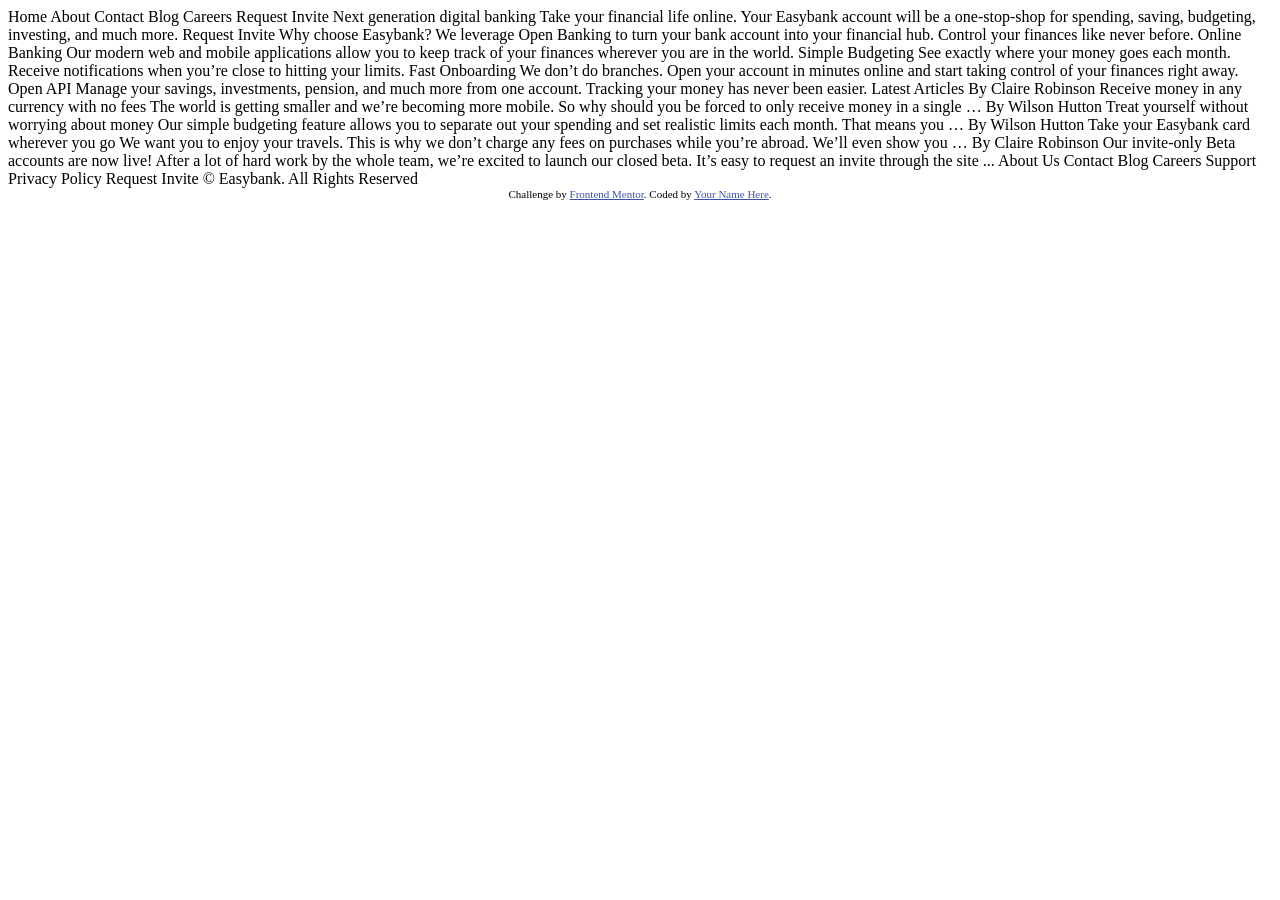
==== index.html @ 179a606d "i hope this go through" ====
<!DOCTYPE html>
<html lang="en">
<head>
  <meta charset="UTF-8">
  <meta name="viewport" content="width=device-width, initial-scale=1.0"> <!-- displays site properly based on user's device -->

  <link rel="icon" type="image/png" sizes="32x32" href="./images/favicon-32x32.png">
  
  <title>Frontend Mentor | Easybank landing page</title>

  <!-- Feel free to remove these styles or customise in your own stylesheet 👍 -->
  <style>
    .attribution { font-size: 11px; text-align: center; }
    .attribution a { color: hsl(228, 45%, 44%); }
  </style>
</head>
<body>

  Home
  About
  Contact
  Blog
  Careers

  Request Invite



  Next generation digital banking

  Take your financial life online. Your Easybank account will be a one-stop-shop 
  for spending, saving, budgeting, investing, and much more.

  Request Invite



  Why choose Easybank?

  We leverage Open Banking to turn your bank account into your financial hub. Control 
  your finances like never before.

  Online Banking
  Our modern web and mobile applications allow you to keep track of your finances 
  wherever you are in the world.

  Simple Budgeting
  See exactly where your money goes each month. Receive notifications when you’re 
  close to hitting your limits.

  Fast Onboarding
  We don’t do branches. Open your account in minutes online and start taking control 
  of your finances right away.

  Open API
  Manage your savings, investments, pension, and much more from one account. Tracking 
  your money has never been easier.

  

  Latest Articles

  By Claire Robinson
  Receive money in any currency with no fees
  The world is getting smaller and we’re becoming more mobile. So why should you be 
  forced to only receive money in a single …

  By Wilson Hutton
  Treat yourself without worrying about money
  Our simple budgeting feature allows you to separate out your spending and set 
  realistic limits each month. That means you …

  By Wilson Hutton
  Take your Easybank card wherever you go
  We want you to enjoy your travels. This is why we don’t charge any fees on purchases 
  while you’re abroad. We’ll even show you …

  By Claire Robinson
  Our invite-only Beta accounts are now live!
  After a lot of hard work by the whole team, we’re excited to launch our closed beta. 
  It’s easy to request an invite through the site ...

  

  About Us
  Contact
  Blog
  Careers
  Support
  Privacy Policy

  Request Invite

  © Easybank. All Rights Reserved
  
  <div class="attribution">
    Challenge by <a href="https://www.frontendmentor.io?ref=challenge" target="_blank">Frontend Mentor</a>. 
    Coded by <a href="#">Your Name Here</a>.
  </div>
</body>
</html>
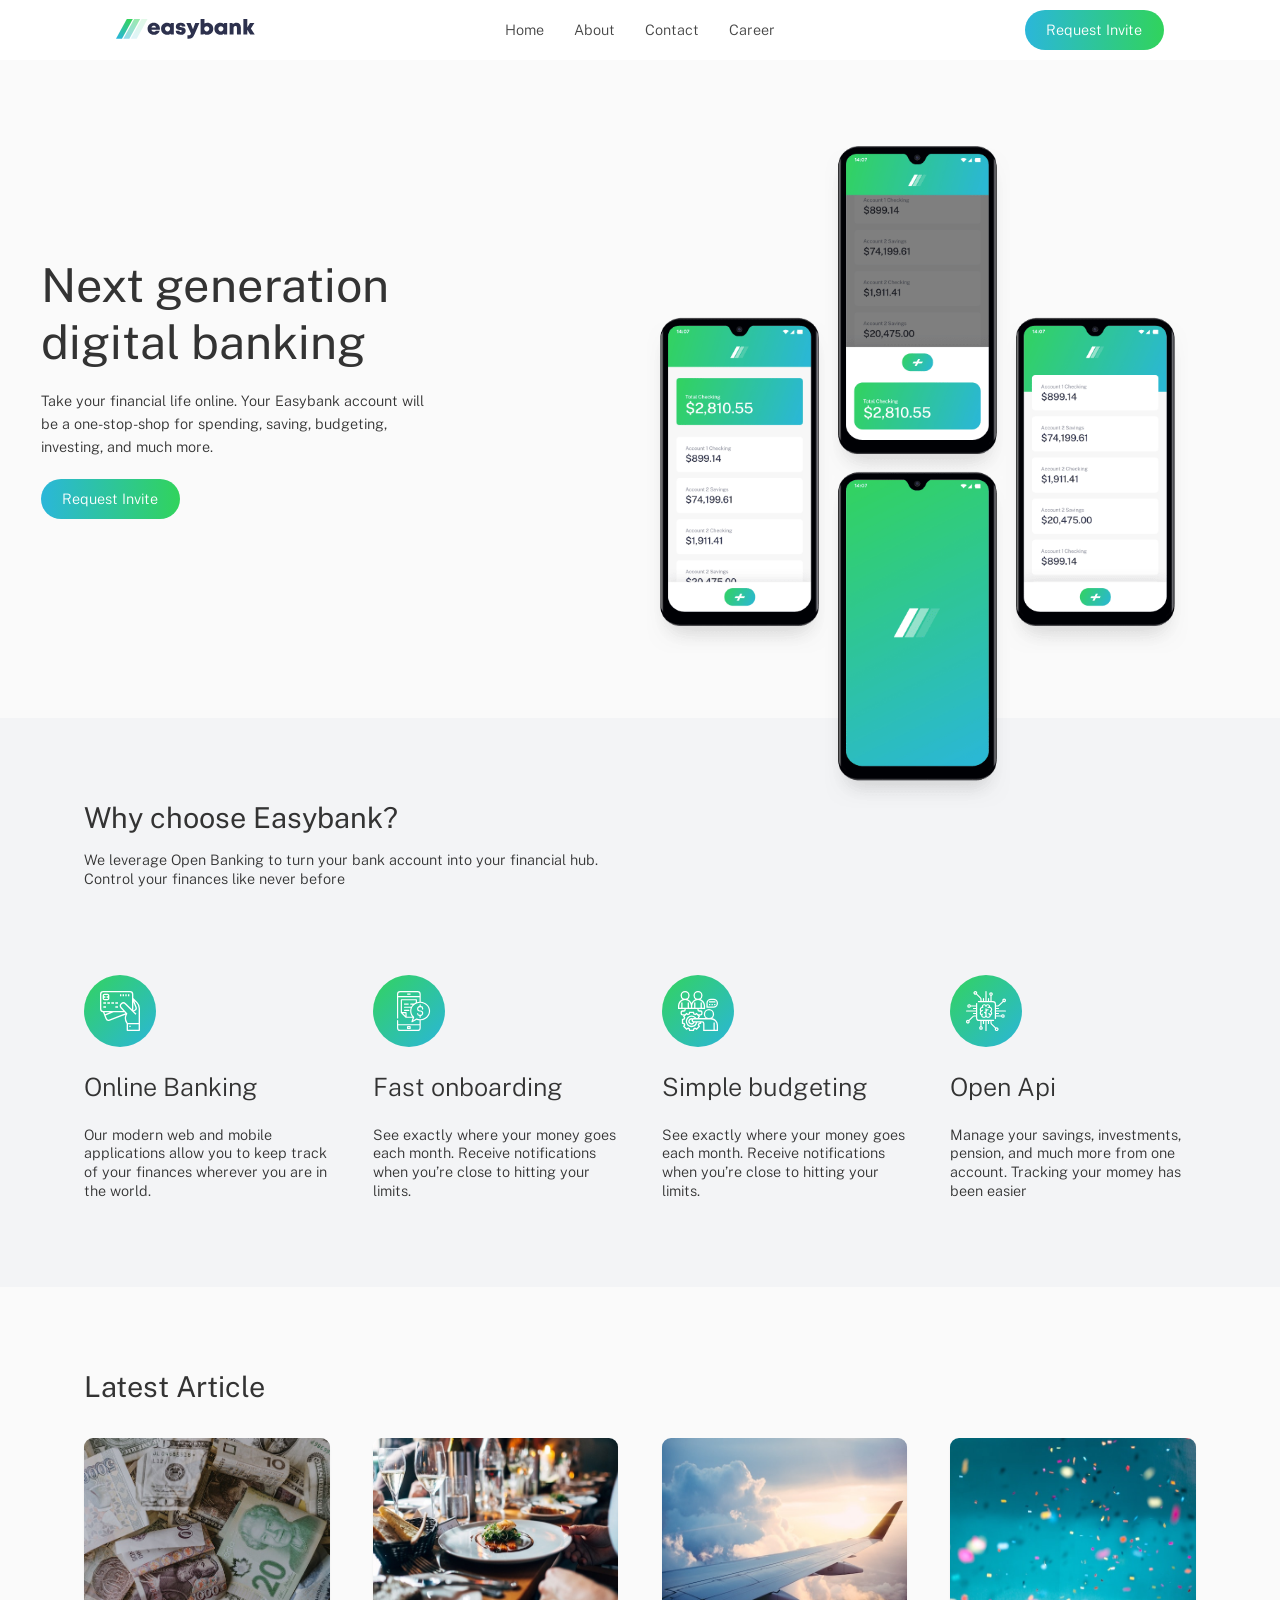
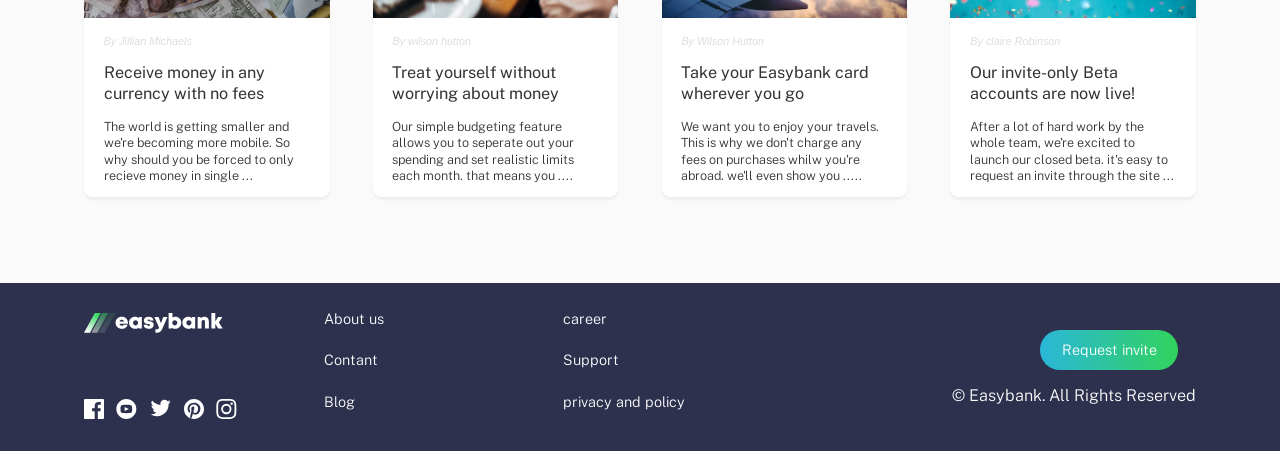
==== commit 2d44b958: "return" ====
--- a/index.html
+++ b/index.html
@@ -1,101 +1,226 @@
 <!DOCTYPE html>
 <html lang="en">
 <head>
-  <meta charset="UTF-8">
-  <meta name="viewport" content="width=device-width, initial-scale=1.0"> <!-- displays site properly based on user's device -->
-
-  <link rel="icon" type="image/png" sizes="32x32" href="./images/favicon-32x32.png">
-  
-  <title>Frontend Mentor | Easybank landing page</title>
-
-  <!-- Feel free to remove these styles or customise in your own stylesheet 👍 -->
-  <style>
-    .attribution { font-size: 11px; text-align: center; }
-    .attribution a { color: hsl(228, 45%, 44%); }
-  </style>
+    <meta charset="UTF-8">
+    <meta name="viewport" content="width=device-width, initial-scale=1.0">
+    <link rel="icon" type="image/png" sizes="32x32" href="./images/fav-icon-logo.svg">
+
+    <link rel="preconnect" href="https://fonts.googleapis.com">
+    <link rel="preconnect" href="https://fonts.gstatic.com" crossorigin>
+    <link href="https://fonts.googleapis.com/css2?family=Public+Sans:ital,wght@0,100..900;1,100..900&display=swap" rel="stylesheet">
+    <link rel="stylesheet" href="style.css">
+    <title>Easy Bank</title>
+
 </head>
 <body>
-
-  Home
-  About
-  Contact
-  Blog
-  Careers
-
-  Request Invite
-
-
-
-  Next generation digital banking
-
-  Take your financial life online. Your Easybank account will be a one-stop-shop 
-  for spending, saving, budgeting, investing, and much more.
-
-  Request Invite
-
-
-
-  Why choose Easybank?
-
-  We leverage Open Banking to turn your bank account into your financial hub. Control 
-  your finances like never before.
-
-  Online Banking
-  Our modern web and mobile applications allow you to keep track of your finances 
-  wherever you are in the world.
-
-  Simple Budgeting
-  See exactly where your money goes each month. Receive notifications when you’re 
-  close to hitting your limits.
-
-  Fast Onboarding
-  We don’t do branches. Open your account in minutes online and start taking control 
-  of your finances right away.
-
-  Open API
-  Manage your savings, investments, pension, and much more from one account. Tracking 
-  your money has never been easier.
-
   
-
-  Latest Articles
-
-  By Claire Robinson
-  Receive money in any currency with no fees
-  The world is getting smaller and we’re becoming more mobile. So why should you be 
-  forced to only receive money in a single …
-
-  By Wilson Hutton
-  Treat yourself without worrying about money
-  Our simple budgeting feature allows you to separate out your spending and set 
-  realistic limits each month. That means you …
-
-  By Wilson Hutton
-  Take your Easybank card wherever you go
-  We want you to enjoy your travels. This is why we don’t charge any fees on purchases 
-  while you’re abroad. We’ll even show you …
-
-  By Claire Robinson
-  Our invite-only Beta accounts are now live!
-  After a lot of hard work by the whole team, we’re excited to launch our closed beta. 
-  It’s easy to request an invite through the site ...
-
   
-
-  About Us
-  Contact
-  Blog
-  Careers
-  Support
-  Privacy Policy
-
-  Request Invite
-
-  © Easybank. All Rights Reserved
-  
-  <div class="attribution">
-    Challenge by <a href="https://www.frontendmentor.io?ref=challenge" target="_blank">Frontend Mentor</a>. 
-    Coded by <a href="#">Your Name Here</a>.
-  </div>
+    <main>
+        <section class="header" >
+            <header class="navbar">
+                <div class="logo"><img src="/images/logo.svg" alt=""></div>
+                <nav class="nav-links">
+                    <ul>
+                        <li><a href="#home">Home</a></li>
+                        <li><a href="#about">About</a></li>
+                        <li><a href="#services">Contact</a></li>
+                        <li><a href="#contact">Career</a></li>
+                    </ul>
+                </nav>
+                    <a href="#" class="btn btn-logo">
+                        Request Invite
+                    </a>
+
+                <button class="menu-btn">
+                    <img src="./images/icon-hamburger.svg" alt="" srcset="" class="menu-btn open">
+                    <img src="./images/icon-close.svg" alt="" srcset="" class="menu-btn close">
+
+                </button>
+            </header>
+        </section>
+        <section class="section-hero">
+            <div class="hero-container">
+                <div class="hero-text-box">
+                    <h1 class="hero-heading">Next generation digital banking</h1>
+                    <p class="hero-description">
+                        Take your financial life online. Your Easybank account will be a one-stop-shop 
+                        for spending, saving, budgeting, investing, and much more.
+                    </p>
+                    <a href="#" class="btn hell sign">
+                         Request Invite
+                    </a>
+                </div>
+                <div class="hero-img-box">
+                    <img src="./images/image-mockups.png" alt="hero image" class="hero-img">
+                </div>
+            </div>
+        </section>
+        <section class="section-features">
+            <div class="container">
+                <div class="features-container">
+                    <h2 class="feature-heading">Why choose Easybank?</h2>
+                    <p class="feature-text">
+                        We leverage Open Banking to turn your bank account into your financial hub. Control your finances like never before
+                    </p>
+                </div>
+                <div class="features grid grid--4-cols">
+                    <div class="feature-box ">
+                        <img src="./images/icon-online.svg" alt="Online banking logo" class="feature-img">
+                        <h3 class="feature-subheading">Online Banking</h3>
+                        <p class="feature-text">Our modern web and mobile applications allow you to keep track of your finances 
+                            wherever you are in the world.</p>
+                    </div>
+                    <div class="feature-box">
+                        <img src="./images/icon-budgeting.svg" alt="Online banking logo" class="feature-img">
+                        <h3 class="feature-subheading">Fast onboarding</h3>
+                        <p class="feature-text">
+                            See exactly where your money goes each month. Receive notifications when you’re 
+                            close to hitting your     limits.
+                        </p>
+                    </div>
+                    <div class="feature-box">
+                        <img src="./images/icon-onboarding.svg" alt="Online banking logo" class="feature-img">
+                        <h3 class="feature-subheading">Simple budgeting</h3>
+                        <p class="feature-text">
+                            See exactly where your money goes each month. Receive notifications when you’re 
+                            close to hitting your limits.
+                        </p>
+                    </div>
+                    <div class="feature-box">
+                        <img src="./images/icon-api.svg" alt="Online banking logo" class="feature-img">
+                        <h3 class="feature-subheading">Open Api</h3>
+                        <p class="feature-text">
+                             Manage your savings, investments, pension, and much more from one account. 
+                             Tracking your momey has been easier 
+
+                        </p>
+                    </div>
+                </div>
+            </div>
+        </section>
+        <section class="section-article">
+           <div class="container">
+            <h2 class="feature-heading">Latest Article</h2>
+           </div>
+           <article class="container grid grid--4-cols">
+            <div class="article-box">
+                <div class="article-img-box">
+                    <img src="./images/image-currency.jpg" alt="Currency" class="article-img">
+
+                </div>
+                <div class="article-text-box">
+                     <p class="article-author">
+                    By Jillian Michaels
+                </p>
+                <h3 class="article-title">Receive money in any currency with no fees</h3>
+                <p class="article-text">
+                    The world is getting smaller and we're becoming more mobile. 
+                    So why should you be forced to only recieve money in single ...
+                </p>
+                </div>
+               
+            </div>
+            <div class="article-box">
+                <div class="article-img-box">
+                    <img src="./images/image-restaurant.jpg" alt="Currency" class="article-img">
+
+                </div>
+                <div class="article-text-box">
+                    <p class="article-author">By wilson hutton</p>
+                <h3 class="article-title">Treat yourself without worrying about money</h3>
+                <p class="article-text">
+                    Our simple budgeting feature allows you to seperate out your spending and set realistic limits
+                    each month. that means you ....
+                </p>
+                </div>
+                
+            </div>
+            <div class="article-box">
+                <div class="article-img-box">
+                    <img src="./images/image-plane.jpg" alt="Currency" class="article-img">
+
+                </div>
+                <div class="article-text-box">
+                     <p class="article-author">By Wilson Hutton</p>
+                <h3 class="article-title">Take your Easybank card wherever you go</h3>
+                <p class="article-text">
+                    We want you to enjoy your travels. This is why we don't charge any 
+                    fees on purchases whilw you're abroad. we'll even show you .....
+                </p>
+
+                </div>
+               
+            </div>
+            <div class="article-box">
+                <div class="article-img-box">
+                    <img src="./images/image-confetti.jpg" alt="Currency" class="article-img">
+
+                </div>
+                <div class="article-text-box">
+                     <p class="article-author">By claire Robinson</p>
+                <h3 class="article-title">Our invite-only Beta accounts are now live!</h3>
+                <p class="article-text">
+                    After a lot of hard work by the whole team, we're excited to launch our 
+                    closed beta. it's easy to request an invite through the site ...
+                </p>
+
+                </div>
+               
+            </div>
+
+           </article>
+        </section>
+    </main>
+    <footer>
+        <div class="container footer-grid">
+            <div class="footer-img-box">
+                <div class="logo">
+                    <img src="./images/footer-logo.svg" alt="" class="footer-logo-img">
+                </div>
+                <div class="socials">
+                    <li>
+                        <img src="./images/icon-facebook.svg" alt="">
+                    </li>
+                    <li>
+                        <img src="./images/icon-youtube.svg" alt="">
+                    </li>
+                    <li>
+                        <img src="./images/icon-twitter.svg" alt="">
+                    </li>
+                    <li>
+                        <img src="./images/icon-pinterest.svg" alt="">
+                    </li>
+                    <li>
+                        <img src="./images/icon-instagram.svg" alt="">
+                    </li>
+                </div>
+            </div>
+            <div class="footer-box">
+                <li class="aboutus">About us</li>
+                <li class="aboutus">Contant</li>
+                <li class="aboutus">Blog</li>
+            </div>
+            <div class="footer-box">
+                <li class="aboutus">career</li>
+                <li class="aboutus">Support</li>
+                <li class="aboutus">privacy and policy</li>
+            </div>
+            <div class="footer-button">
+                <a href="#" class="btn btn--foot">Request invite</a>
+                <p>
+                    © Easybank. All Rights Reserved
+                </p>
+            </div>
+            
+        </div>
+    </footer>
+    <script>
+        const btnNavEl = document.querySelector(".menu-btn")
+        const headerEl = document.querySelector(".header")
+
+        btnNavEl.addEventListener('click', ()=>{
+            headerEl.classList.toggle("nav-open")
+        })
+    </script>
 </body>
 </html>
--- a/style.css
+++ b/style.css
@@ -0,0 +1,547 @@
+ /*
+SPACING SYSTEM (px)
+2 / 4 / 8 / 12 / 16 / 24 / 32 / 48 / 64 / 80 / 96 / 128
+
+FONT SIZE SYSTEM (px)
+10 / 12 / 14 / 16 / 18 / 20 / 24 / 30 / 36 / 44 / 52 / 62 / 74 / 86 / 98
+*/
+/* 
+Color system
+
+### Primary
+
+- Dark Blue: hsl(233, 26%, 24%)
+- Lime Green: hsl(136, 65%, 51%)
+- Bright Cyan: hsl(192, 70%, 51%)
+
+### Neutral
+
+- Grayish Blue: hsl(233, 8%, 62%)
+- Light Grayish Blue: hsl(220, 16%, 96%)
+- Very Light Gray: hsl(0, 0%, 98%)
+- White: hsl(0, 0%, 100%)
+
+
+*/
+
+/* 
+#Font weight:
+300
+400
+700
+
+#line height: 1(Normal)
+
+#border-radius
+
+#border
+*/
+
+
+*{
+    box-sizing: border-box;
+    padding: 0;
+    margin: 0;
+}
+html{
+    font-size: 62.5%;
+    overflow-x: hidden;
+    scroll-behavior: smooth;
+}
+body{
+    font-family: "Public Sans", sans-serif;
+    font-weight: 300;
+    line-height: 1;
+    color: #333;
+    font-size: 1.8rem;
+    overflow-x: hidden;
+}
+:root{
+    --Dark-blue: hsl(233, 26%, 24%);
+    --Lime-green: hsl(136, 65%, 51%);
+    --light-green: hsl(137, 69%, 71%);
+    --Bright-cyan: hsl(192, 70%, 51%);
+    --light-cyan: hsl(196, 61%, 70%);
+
+    --Grayish-blue: hsl(233, 8%, 62%);
+    --Light-grayish-blue: hsl(220, 16%, 96%);
+    --Very-light-gray: hsl(0, 0%, 98%);
+    --White-: hsl(0, 0%, 100%);
+
+}
+.navbar {
+    display: flex;
+    justify-content: space-between;
+    align-items: center;
+    padding: 10px 20px;
+    color: #222;
+    width: 85%;
+    box-sizing: border-box;
+    margin: 0 auto;
+    z-index: 9999999;
+
+    /* background-color: #eee; */
+
+
+}
+.header{
+    background-color:  var(--White-);
+    z-index: 9999;
+    box-shadow: rgba(0, 0, 0, 0.1) 0px 4px 6px -1px, rgba(0, 0, 0, 0.06) 0px 2px 4px -1px;
+}
+
+.logo {
+    font-size: 1.5em;
+}
+
+.nav-links ul {
+    list-style-type: none;
+    margin: 0;
+    padding: 0;
+    display: flex;
+}
+
+.nav-links li {
+    margin: 0 15px;
+}
+
+.nav-links a {
+    color: #444;
+    text-decoration: none;
+    position: relative;
+    transition: color 0.3s;
+}
+
+.nav-links a::after {
+    content: '';
+    display: block;
+    width: 0;
+    height: 2px;
+    background-image: linear-gradient(to left,var(--Dark-blue), var(--light-green));
+    transition: all 0.3s;
+    position: absolute;
+    bottom: -6px;
+    left: 0;
+}
+
+.nav-links a:hover {
+    color: #ddd;
+}
+
+.nav-links a:hover::after {
+    width: 100%;
+}
+
+.section-hero{
+    padding: 9.6rem 0;
+    background-color: var(--Very-light-gray);
+
+    /* position: relative; */
+}
+.hero-container{
+    display: grid;
+    align-items: center;
+    gap: 5.2rem;
+    grid-template-columns: 1fr 2fr;
+    padding: 0 6.4rem;
+    max-width: 140rem;
+    /* justify-self: end; */
+    margin: 0 auto 0 auto;
+}
+.hero-heading{
+    /* padding: 9.6rem 0; */
+    font-size: 5.2rem;
+    font-weight: 400;
+    margin: 0 auto;
+    margin-bottom: 2rem;
+    line-height: 1.2;
+    /* padding: 0 3.2rem; */
+    
+}
+.hero-description{
+    font-size: 1.6rem;
+    font-weight: 300;
+    line-height: 1.6;
+    margin-bottom: 2.4rem;
+}
+.hero-img-box{
+    /* background-image: url(./images/bg-intro-desktop.svg); */
+     /* margin-top: -12rem; */
+    /* position: absolute;
+    right: 0;
+    top: 1rem;
+    bottom: 10rem;
+    /* padding: 5rem; */
+    /* margin-right: -15rem;  */
+    width: 100%;
+    
+}
+.hero-img{
+    width: 80%;
+    margin-bottom: -20rem;
+
+    /* position: absolute; */
+    /* right: -5rem; */
+    /* top: 0; */
+    transform: translateX(20rem);
+
+
+}
+.btn:link, 
+.btn:active{
+    padding: 1.4rem 2.4rem;
+    /* color: #fff; */
+    background-image: linear-gradient(to left, var(--Lime-green), var(--Bright-cyan));
+    display: inline-block;
+    border-radius: 20px;
+    font-size: 1.6rem;
+    text-decoration: none;
+    cursor: pointer;
+    color: var(--White-);
+}
+
+.btn:hover,
+.btn:visited{
+    background-image: linear-gradient(to left, var(--light-green), var(--light-cyan));
+}
+.section-features{
+    padding: 9.6rem 0;
+    background-color: var(--Light-grayish-blue);
+}
+.container{
+    max-width: 130rem;
+    margin: 0 auto;
+    padding: 0 3.2rem;
+}
+.features-container{
+    font-size: 1.6rem;
+    max-width: 60rem;
+    display: flex;
+    flex-direction: column;
+    gap: 2rem;
+}
+.features{
+
+    column-gap: 6.4rem;
+    margin-top: 9.6rem;
+    /* row-gap: 4.2rem; */
+
+}
+.feature-heading{
+    font-size: 3.2rem;
+    font-weight: 400;
+}
+.feature-text{
+    font-size: 1.6rem;
+    line-height: 1.3;
+}
+.feature-subheading{
+    font-size: 2.8rem;
+    font-weight: 300;
+    margin: 2.8rem 0;
+}
+.grid{
+    display: grid;
+    gap: 4.8rem;
+}
+.grid--4-cols{
+    grid-template-columns: repeat(4, 1fr);
+}
+.section-article{
+    padding: 9.6rem 0;
+    background-color: var(--Very-light-gray);    
+}
+.article-text-box{
+    display: flex;
+    flex-direction: column;
+    /* align-items: center; */
+    font-size: 1.6rem;
+    line-height: 1.3;
+    gap: 1.6rem;
+    background-color: #fff;
+    /* box-shadow: 0.3rem 0.3rem 0.3rem #888; */
+    padding: 1.4rem 2.2rem;
+    border-radius: 0 0 9px 9px;
+
+}
+
+.article-img{
+    border-radius: 9px 9px 0 0;
+    height: 20rem;
+    object-fit:fill;
+    width: 100%;
+}
+.article-text{
+    font-size: 1.4rem;
+    font-weight: 300;
+}
+.article-box{
+    background-color: #fff;
+    margin-top: 4rem;
+    box-shadow: rgba(0, 0, 0, 0.05) 0px 3px 3px 0px;
+    border-radius: 9px;
+}
+.article-author{
+    color: #ddd;
+    font-size: 1.2rem;
+    font-style: italic;
+    font-weight: 300;
+}
+.article-title{
+    font-size: 1.8rem;
+    font-weight: 400;
+    cursor: pointer;
+}
+.article-title:hover{
+    color:var(--Lime-green)   
+}
+.footer-grid{
+    display: grid;
+    grid-template-columns: 1fr 1fr 1fr 2fr;
+    gap: 4.8rem;
+}
+footer{
+    background-color: var(--Dark-blue);
+    padding: 3.2rem 0;
+    color: var(--White-);
+    cursor: pointer;
+}
+li{
+    list-style: none;
+    font-size: 1.6rem;
+}
+.footer-logo-img{
+    /* width: 4.8rem; */
+    fill: white;
+}
+.socials{
+    display: flex;
+    gap: 1.4rem;
+}
+.footer-img-box{
+    display: flex;
+    flex-direction: column;
+    gap: 7rem;
+}
+.footer-box{
+    display: flex;
+    flex-direction: column;
+    gap: 3rem;
+}
+.footer-button{
+    justify-self: self-end;
+    text-align: right;
+    color: #fff;
+}
+.btn--foot{
+    margin: 2rem;
+}
+.body-logo{
+    fill: var(--White-);
+}
+.menu-btn{
+    display: inline-block;
+    background: none;
+    border: none;
+    display: none;
+}
+
+@media (max-width: 84em){
+    html{
+        font-size: 56.25%;
+    }
+    .hero-container{
+        gap: 4.4rem;
+        padding: 0 3.4rem;
+
+    }
+    .hero-img{
+        /* margin: 0; */
+        width: 70%;
+    }
+    
+}
+@media (max-width: 74em){
+    html{
+        font-size: 50%;
+    }
+    .hero-container{
+        gap: 1.8rem;
+        padding: 0 4.4rem;
+
+    }
+    .hero-img{
+        width: 60%;
+    }
+}
+@media (max-width: 59em){
+    html{
+        overflow-x: hidden;
+    }
+    body{
+        overflow-x: hidden;
+    }
+    .hero-container{
+        grid-template-columns: 1fr;
+        align-items: center;
+        justify-self: center;
+        text-align: center;
+        grid-template-rows: 1.3fr 1fr;
+    }
+    .hero-img-box{
+        grid-row: 1;
+        /* transform: translate(-20rem,-20rem); */
+        /* margin-top: -10px; */
+        /* overflow-Z: hidden; */
+        /* margin-left: 0; */
+        /* margin-right: 0; */
+        /* text-align: center; */
+        /* position: absolute; */
+        align-self: center;
+        justify-self: center;
+        display: flex;
+        align-items: center;
+        justify-content: center;
+        /* left: auto;
+    
+        right: auto; */
+        /* background-color: red; */
+        /* z-index: -10; */
+
+
+    }
+    .nav-links{
+        /* display: none; */
+        position: absolute;
+        width:  100%;
+
+        /* background-color: wheat; */
+        background-color: rgba(243, 232, 232, 0.89);
+        height: 100vh;
+        top: 0;
+        left: 0;
+        /* bottom: -5rem;    */
+
+        display: flex;
+        /* flex-direction: column; */
+        align-items: center;
+        justify-content: center;
+        gap: 2rem;
+        z-index: 9999999;
+        flex-direction: column;
+        opacity: 0;
+        pointer-events: none;
+        visibility: hidden;
+        transform: translateX(100%);
+        transition: all 0.5s ease-in-out;
+        backdrop-filter: blur(5px);
+    }
+    .nav-links ul{
+        display: flex;
+        flex-direction: column;
+        gap: 4rem;
+
+    }
+    .nav-links a{
+        font-size: 2.4rem;
+
+    }
+    .nav-open .nav-links{
+        visibility: visible;
+        pointer-events: auto;
+        opacity: 1;
+        transform: translateX(0);
+    }
+    .menu-btn{
+        display: block;
+    }
+    .nav-open .menu-btn{
+        display: none;
+    }
+    .nav-open .close{
+        display: block;
+        /* z-index: 9999999999999999999; */
+        color: #444;
+    }
+
+    .btn-logo:link{
+        display: none;
+    }
+    .hero-img{
+        /* margin: 0; */
+        width: 50%;
+        align-self: center;
+        justify-self: center;
+        transform: translate(5%, -10%);
+        top: 20rem;
+
+      
+    }
+    .hero-text-box{
+        text-align: center;
+        padding: 2rem .4rem;
+        margin-top: 5rem;
+
+    }
+    .grid--4-cols{
+        grid-template-columns: 1fr 1fr;
+    }
+}
+@media (max-width: 34em) {
+    .hero-container{
+   
+        grid-template-rows: 1fr 1fr;
+    }
+    .hero-img{
+        /* margin: 0; */
+        width: 70%;
+    }
+    .hero-text-box{
+        margin-top: 3rem;
+    }
+    .grid--4-cols{
+        grid-template-columns: 1fr;
+    }
+    .feature-box{
+        text-align: center;
+        padding: 0 3.8rem;
+    }
+    .features-container{
+        text-align: center;
+        padding: 0 4.2rem;
+    }
+    .feature-heading{
+        font-size: 4.2rem;
+        margin-bottom: 1.2rem;
+    }
+    .article-box{
+        /* padding: 0 1.2rem; */
+        gap: 1.2rem;
+    }
+    .article-text-box{
+    padding: 4.4rem 6rem;
+    }
+    .footer-grid{
+        grid-template-columns: 1fr;
+        text-align: center;
+        gap: 3rem;
+    }
+    .footer-button{
+        justify-self: center;        
+        align-self: center;
+        text-align: center;
+        /* margin-right: -20px; */
+
+    }
+    .socials{
+        display: flex;
+        align-items: center;
+        justify-content: center;
+        text-align: center;
+
+    }
+    
+    .btn-foot{
+        /* margin: 0; */
+    }
+}
